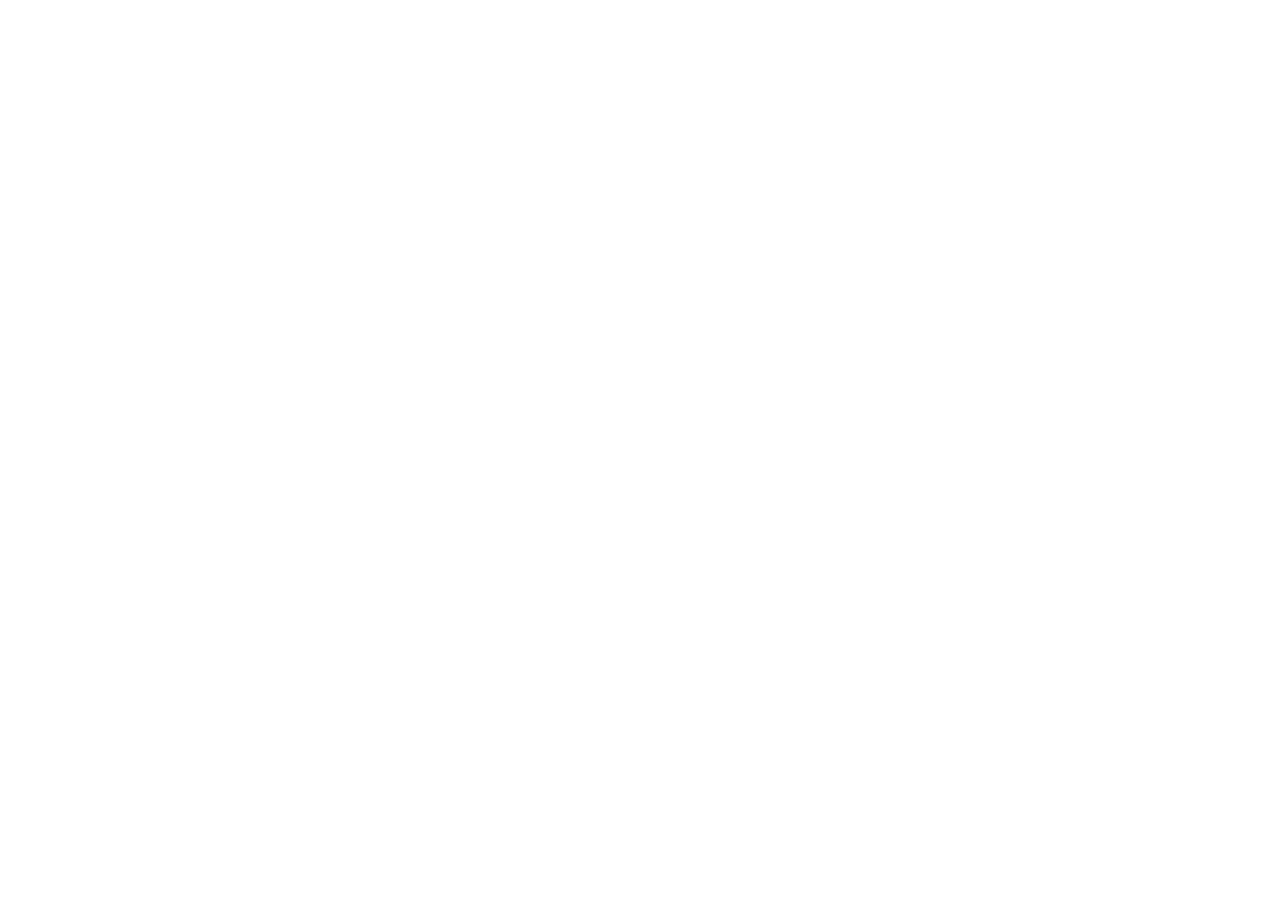
==== index.html @ 7619c3e4 "Update index.html" ====
<!DOCTYPE html>
<html>

<head>
	<meta charset="utf-8">
	<meta name="viewport" content="initial-scale=1, maximum-scale=1, user-scalable=no, width=device-width">
	<title>600 câu hỏi thi sát hạch lái xe</title>
	<link rel="stylesheet" href="css/font-awesome/css/font-awesome.css">
	<link rel="stylesheet" type="text/css" href="css/toastr.css">
	<link rel="stylesheet" type="text/css" href="css/app.css">
	<script>
		if (localStorage.getItem("is_license")) {

		} else {
			localStorage.setItem("is_license", "B2")
		}
	</script>
	<!-- Global site tag (gtag.js) - Google Analytics -->
	<script async src="https://www.googletagmanager.com/gtag/js?id=UA-129782840-4"></script>
	<script>
		window.dataLayer = window.dataLayer || [];
		function gtag() { dataLayer.push(arguments); }
		gtag('js', new Date());

		gtag('config', 'UA-129782840-4');
	</script>

	<link rel="apple-touch-icon" sizes="180x180" href="/apple-touch-icon.png">
	<link rel="icon" type="image/png" sizes="32x32" href="/favicon-32x32.png">
	<link rel="icon" type="image/png" sizes="16x16" href="/favicon-16x16.png">
	<link rel="manifest" href="/site.webmanifest">

</head>

<body ng-app="app-root" style="padding: 20px;">
	<div class="ng-view"></div>
	<script type="text/javascript" src="js/jquery.js"></script>
	<script type="text/javascript" src="js/toastr.js"></script>
	<script type="text/javascript" src="js/angular.js"></script>
	<script type="text/javascript" src="js/angular-route.js"></script>
	<script type="text/javascript" src="js/fastclick.js"></script>
	<script type="text/javascript" src="js/full-questions.js"></script>
	<script type="text/javascript" src="js/full-signs.js"></script>
	<script type="text/javascript" src="js/full-exams.js"></script>
	<script type="text/javascript" src="js/global-const.js"></script>
	<script type="text/javascript" src="js/main.js"></script>

	<script type="text/javascript" src="controllers/routes.js"></script>
	<script type="text/javascript" src="controllers/details.js"></script>
	<script type="text/javascript" src="controllers/home.js"></script>
	<script type="text/javascript" src="controllers/list.js"></script>
	<script type="text/javascript" src="controllers/list-wrong.js"></script>
	<script type="text/javascript" src="controllers/list-danger.js"></script>
	<script type="text/javascript" src="controllers/reset.js"></script>
	<script type="text/javascript" src="controllers/user-guide.js"></script>
	<script type="text/javascript" src="controllers/list-exam.js"></script>
	<script type="text/javascript" src="controllers/list-topic.js"></script>
	<script type="text/javascript" src="controllers/list-sign.js"></script>
	<script type="text/javascript" src="controllers/signs.js"></script>
	<script type="text/javascript" src="controllers/question.js"></script>
	<script type="text/javascript" src="controllers/exam.js"></script>
	<script type="text/javascript" src="controllers/setting.js"></script>
</body>

</html>
---- css/toastr.css ----
/* * Note that this is toastr v2.1.3, the "latest" version in url has no more maintenance, * please go to https://cdnjs.com/libraries/toastr.js and pick a certain version you want to use, * make sure you copy the url from the website since the url may change between versions. * */.toast-title{font-weight:700}.toast-message{-ms-word-wrap:break-word;word-wrap:break-word}.toast-message a,.toast-message label{color:#FFF}.toast-message a:hover{color:#CCC;text-decoration:none}.toast-close-button{position:relative;right:-.3em;top:-.3em;float:right;font-size:20px;font-weight:700;color:#FFF;-webkit-text-shadow:0 1px 0 #fff;text-shadow:0 1px 0 #fff;opacity:.8;-ms-filter:progid:DXImageTransform.Microsoft.Alpha(Opacity=80);filter:alpha(opacity=80);line-height:1}.toast-close-button:focus,.toast-close-button:hover{color:#000;text-decoration:none;cursor:pointer;opacity:.4;-ms-filter:progid:DXImageTransform.Microsoft.Alpha(Opacity=40);filter:alpha(opacity=40)}.rtl .toast-close-button{left:-.3em;float:left;right:.3em}button.toast-close-button{padding:0;cursor:pointer;background:0 0;border:0;-webkit-appearance:none}.toast-top-center{top:0;right:0;width:100%}.toast-bottom-center{bottom:0;right:0;width:100%}.toast-top-full-width{top:0;right:0;width:100%}.toast-bottom-full-width{bottom:0;right:0;width:100%}.toast-top-left{top:12px;left:12px}.toast-top-right{top:12px;right:12px}.toast-bottom-right{right:12px;bottom:12px}.toast-bottom-left{bottom:12px;left:12px}#toast-container{position:fixed;z-index:999999;pointer-events:none}#toast-container *{-moz-box-sizing:border-box;-webkit-box-sizing:border-box;box-sizing:border-box}#toast-container>div{position:relative;pointer-events:auto;overflow:hidden;margin:0 0 6px;padding:15px 15px 15px 50px;width:300px;-moz-border-radius:3px;-webkit-border-radius:3px;border-radius:3px;background-position:15px center;background-repeat:no-repeat;-moz-box-shadow:0 0 12px #999;-webkit-box-shadow:0 0 12px #999;box-shadow:0 0 12px #999;color:#FFF;opacity:.8;-ms-filter:progid:DXImageTransform.Microsoft.Alpha(Opacity=80);filter:alpha(opacity=80)}#toast-container>div.rtl{direction:rtl;padding:15px 50px 15px 15px;background-position:right 15px center}#toast-container>div:hover{-moz-box-shadow:0 0 12px #000;-webkit-box-shadow:0 0 12px #000;box-shadow:0 0 12px #000;opacity:1;-ms-filter:progid:DXImageTransform.Microsoft.Alpha(Opacity=100);filter:alpha(opacity=100);cursor:pointer}#toast-container>.toast-info{background-image:url([data-uri])!important}#toast-container>.toast-error{background-image:url([data-uri])!important}#toast-container>.toast-success{background-image:url([data-uri])!important}#toast-container>.toast-warning{background-image:url([data-uri])!important}#toast-container.toast-bottom-center>div,#toast-container.toast-top-center>div{width:300px;margin-left:auto;margin-right:auto}#toast-container.toast-bottom-full-width>div,#toast-container.toast-top-full-width>div{width:96%;margin-left:auto;margin-right:auto}.toast{background-color:#030303}.toast-success{background-color:#51A351}.toast-error{background-color:#BD362F}.toast-info{background-color:#2F96B4}.toast-warning{background-color:#F89406}.toast-progress{position:absolute;left:0;bottom:0;height:4px;background-color:#000;opacity:.4;-ms-filter:progid:DXImageTransform.Microsoft.Alpha(Opacity=40);filter:alpha(opacity=40)}@media all and (max-width:240px){#toast-container>div{padding:8px 8px 8px 50px;width:11em}#toast-container>div.rtl{padding:8px 50px 8px 8px}#toast-container .toast-close-button{right:-.2em;top:-.2em}#toast-container .rtl .toast-close-button{left:-.2em;right:.2em}}@media all and (min-width:241px) and (max-width:480px){#toast-container>div{padding:8px 8px 8px 50px;width:18em}#toast-container>div.rtl{padding:8px 50px 8px 8px}#toast-container .toast-close-button{right:-.2em;top:-.2em}#toast-container .rtl .toast-close-button{left:-.2em;right:.2em}}@media all and (min-width:481px) and (max-width:768px){#toast-container>div{padding:15px 15px 15px 50px;width:25em}#toast-container>div.rtl{padding:15px 50px 15px 15px}}
---- css/app.css ----
*,
*:before,
*:after {
  -moz-box-sizing: border-box;
  -webkit-box-sizing: border-box;
  box-sizing: border-box;
}
body {
  margin: 0px;
  font-family: "Helvetica Neue", Helvetica, Arial, sans-serif;
  font-size: 18px;
  line-height: 1.42857;
  touch-action: manipulation;
}
input,
button,
textarea,
select {
  font-family: "Helvetica Neue", Helvetica, Arial, sans-serif;
}
a {
  text-decoration: none;
  color: inherit;
}

h1 {
  margin-top: 10px;
}

.btn {
  display: inline-block;
  line-height: 50px;
  padding: 0px 15px;
  border: 1px solid #a0a0a0;
  border-radius: 4px;
}
.btn.btn-danger {
  background-color: #d9534f;
  border-color: #d43f3a;
  color: #fff;
}
img {
  max-width: 100%;
}
.page {
  padding: 10px;
}
.has-menu {
  margin-bottom: 60px;
}
.menu {
  position: fixed;
  z-index: 999;
  left: 0px;
  bottom: 0px;
  width: 100%;
  height: 60px;
  background-color: #0171ec;
  color: #fff;
  display: flex;
  align-items: center;
  justify-content: space-between;
}
.menu .item + .item {
  border-left: 1px solid #909090;
}
.menu .item {
  flex: 1;
  height: 100%;
  display: flex;
  align-items: center;
  justify-content: center;
  cursor: pointer;
  font-size: 30px;
}
.menu .item:active {
  background-color: #909090;
}
.toast-top-center {
  top: 10px;
}
.page-home {
  padding: 0px;
  display: flex;
  align-items: center;
  justify-content: center;
}

.page-home .item {
  display: block;
  align-items: center;
  justify-content: flex-start;
  color: #fff;
  background-color: #337ab7;
  border-radius: 10px;
  height: 150px;
  width: 165px;
  padding: 10px 10px 10px 10px;
  margin: 10px;
  text-align: center;
}

.page-home .item-hint {
  background-color: #2ab7f8
}

.page-home .item-full {
  background-color: #0fa05e
}

.page-home .item-wrong {
  background-color: #dc1354
}

.page-home .item-danger {
  background-color: #ff9400
}

.page-home .item-exam {
  background-color: #af52dd
}

.page-home .item-recent {
  background-color: #0171ec
}

.page-home .item-reset {
  background-color: #505150
}


.page-home .item:active {
  background-color: #286090;
  border-color: #204d74;
}



.page-home .fa-home-page {
  display: inline-block;
  font: normal normal normal 14px/1 FontAwesome;
  font-size: 100px;
  text-rendering: auto;
  -webkit-font-smoothing: antialiased;
  -moz-osx-font-smoothing: grayscale;
}

#list-page #list {
  display: flex;
  flex-wrap: wrap;
  align-content: flex-start;
  align-items: flex-start;
  justify-content: center;
}

#list-page #list a {
  display: inline-block;
  border: 1px solid #a0a0a0;
  line-height: 50px;
  width: 50px;
  text-align: center;
  cursor: pointer;
  margin-top: 5px;
  margin-right: 5px;
}

#list-page #list a:active {
  background-color: #d0d0d0;
}
#list-page #list a.correct {
  background-color: #449d44;
  border-color: #449d44;
  color: #fff;
}

#list-page #list a.danger {
  border-color: #ff9400;
}

#list-page #list a.correctdanger {
  background-color: #449d44;
  border-color: #ff9400;
  color: #fff;
}

#list-page #list a.correct:active {
  background-color: #1f471f;
  border-color: #1f471f;
}
#list-page #list a.wrong {
  background-color: #dc1354;
  border-color: #dc1354;
  color: #fff;
}
#list-page #list a.wrongdanger {
  background-color: #dc1354;
  border-color: #ff9400;
  color: #fff;
}
#list-page #list a.wrong:active {
  background-color: #922420;
  border-color-color: #922420;
}
#details-page #q-details {
  padding: 5px;
  font-size: 16px;
  padding-bottom: 65px;
}
#details-page .answer {
  display: flex;
  flex-wrap: nowrap;
  align-items: center;
  justify-content: flex-start;
  padding: 10px 0px;
  border-bottom: 1px dashed #a0a0a0;
  cursor: pointer;
}
#details-page .answer.correct {
  color: blue;
}
#details-page .answer.wrong {
  color: red;
}
#details-page .answer:first-child {
  border-top: 1px dashed #a0a0a0;
}
#details-page .answer .a-text {
  margin-left: 7px;
}
#details-page .nav {
  position: fixed;
  z-index: 999;
  left: 0px;
  bottom: 0px;
  width: 100%;
  height: 60px;
  background-color: #333;
  color: #fff;
  display: flex;
  align-items: center;
  justify-content: space-between;
}
#details-page .nav .item {
  flex: 1;
  height: 100%;
  display: flex;
  align-items: center;
  justify-content: center;
  cursor: pointer;
  font-size: 30px;
}
#details-page .nav .item:active {
  background-color: #909090;
}
#details-page .nav .item + .item {
  border-left: 1px solid #909090;
}
#reset-page a {
  display: inline-block;
  line-height: 50px;
  width: 100px;
  border: 1px solid #a0a0a0;
  border-radius: 4px;
}
#list-wrong-page {
  padding: 0px;
}
#list-wrong-page #list {
  padding: 5px;
  font-size: 16px;
}
#list-wrong-page #list .item + .item {
  margin-top: 30px;
}
#list-wrong-page .answer {
  display: flex;
  flex-wrap: nowrap;
  align-items: center;
  justify-content: flex-start;
  padding: 10px 0px;
  border-bottom: 1px dashed #a0a0a0;
}
#list-wrong-page .answer.correct {
  color: blue;
}
#list-wrong-page .answer.wrong {
  color: red;
}
#list-wrong-page .answer:first-child {
  border-top: 1px dashed #a0a0a0;
}


#list-danger-page {
  padding: 0px;
}
#list-danger-page #list {
  padding: 5px;
  font-size: 16px;
}
#list-danger-page #list .item + .item {
  margin-top: 30px;
}
#list-danger-page .answer {
  display: flex;
  flex-wrap: nowrap;
  align-items: center;
  justify-content: flex-start;
  padding: 10px 0px;
  border-bottom: 1px dashed #a0a0a0;
}
#list-danger-page .answer.correct {
  color: blue;
}
#list-danger-page .answer.danger {
  color: red;
}
#list-danger-page .answer:first-child {
  border-top: 1px dashed #a0a0a0;
}


#list-exam-page #list {
  display: flex;
  flex-wrap: wrap;
  align-content: flex-start;
  align-items: flex-start;
  justify-content: center;
}

#list-exam-page #list #exam {
  display: inline-block;
  border: 1px solid #a0a0a0;
  height: 150px;
  width: 150px;
  text-align: center;
  cursor: pointer;
  margin-top: 5px;
  margin-right: 5px;
  padding: 10px;
}

#list-exam-page #list a:active {
  background-color: #d0d0d0;
}
#list-exam-page #list a.correct {
  background-color: #449d44;
  border-color: #449d44;
  color: #fff;
}

#list-exam-page #list a.danger {
  border-color: #ff9400;
}

#list-exam-page #list a.correctdanger {
  background-color: #449d44;
  border-color: #ff9400;
  color: #fff;
}

#list-exam-page #list a.correct:active {
  background-color: #1f471f;
  border-color: #1f471f;
}
#list-exam-page #list a.wrong {
  background-color: #dc1354;
  border-color: #dc1354;
  color: #fff;
}
#list-exam-page #list a.wrongdanger {
  background-color: #dc1354;
  border-color: #ff9400;
  color: #fff;
}
#list-exam-page #list a.wrong:active {
  background-color: #922420;
  border-color-color: #922420;
}
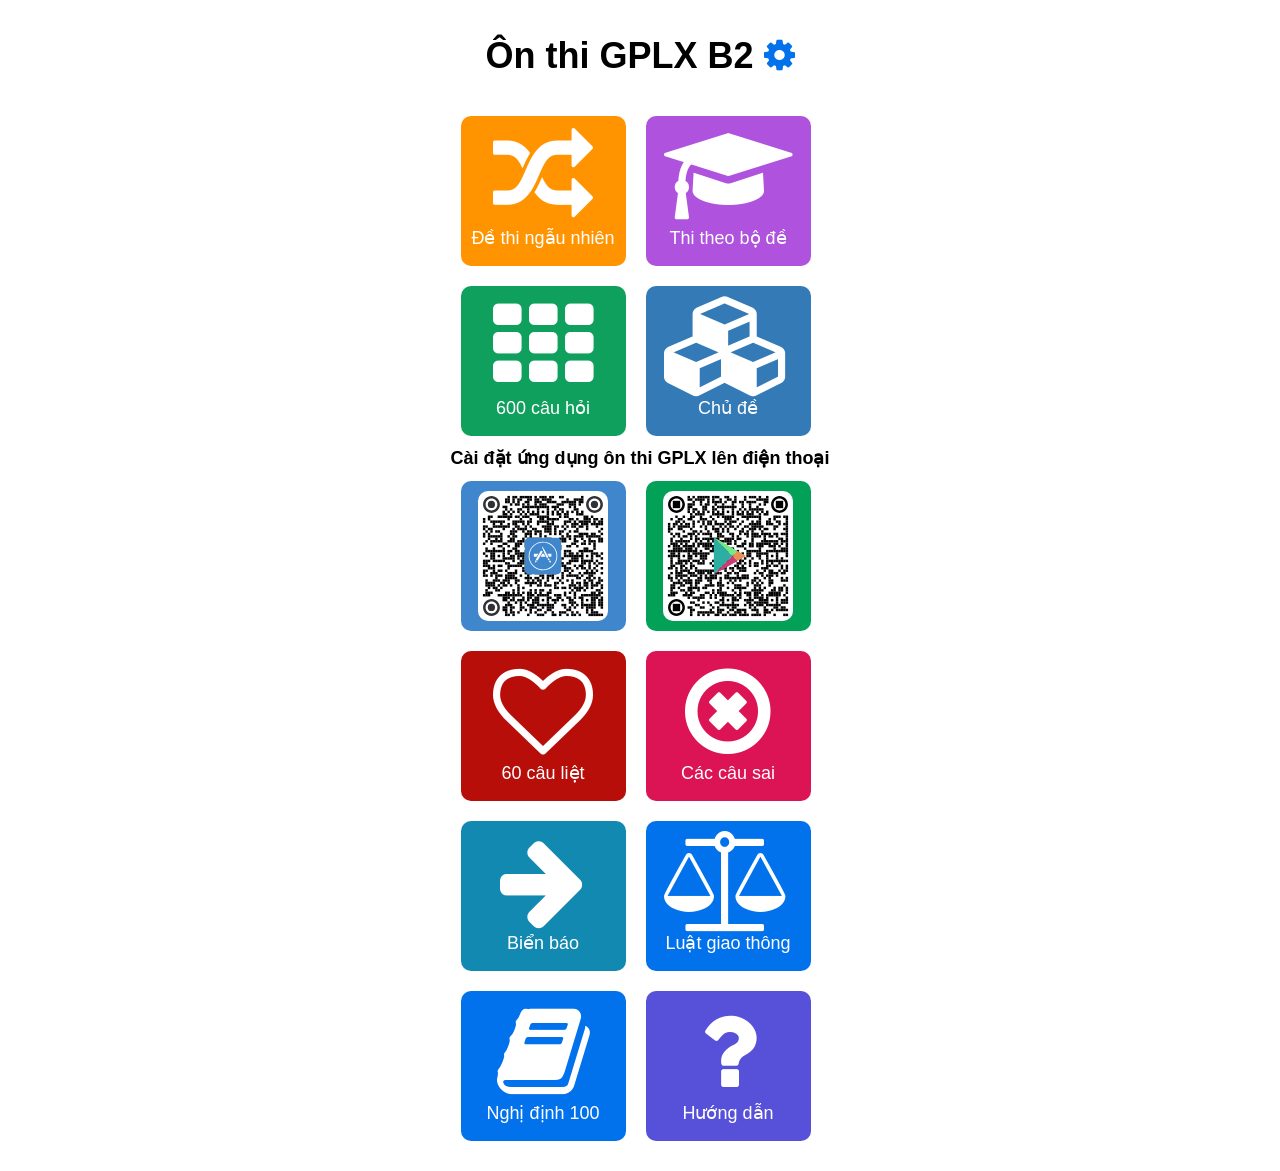
==== commit 750cb355: "touch" ====
--- a/index.html
+++ b/index.html
@@ -2,64 +2,74 @@
 <html>
 
 <head>
-	<meta charset="utf-8">
-	<meta name="viewport" content="initial-scale=1, maximum-scale=1, user-scalable=no, width=device-width">
-	<title>600 câu hỏi thi sát hạch lái xe</title>
-	<link rel="stylesheet" href="css/font-awesome/css/font-awesome.css">
-	<link rel="stylesheet" type="text/css" href="css/toastr.css">
-	<link rel="stylesheet" type="text/css" href="css/app.css">
-	<script>
-		if (localStorage.getItem("is_license")) {
+    <meta charset="utf-8">
+    <meta name="viewport" content="initial-scale=1, maximum-scale=1, user-scalable=no, width=device-width">
+    <title>600 câu hỏi thi sát hạch lái xe</title>
+    <link rel="stylesheet" href="css/font-awesome/css/font-awesome.css">
+    <link rel="stylesheet" type="text/css" href="css/toastr.css">
+    <link rel="stylesheet" type="text/css" href="css/app.css">
+    <script>
+        if (localStorage.getItem("is_license")) {
 
-		} else {
-			localStorage.setItem("is_license", "B2")
-		}
-	</script>
-	<!-- Global site tag (gtag.js) - Google Analytics -->
-	<script async src="https://www.googletagmanager.com/gtag/js?id=UA-129782840-4"></script>
-	<script>
-		window.dataLayer = window.dataLayer || [];
-		function gtag() { dataLayer.push(arguments); }
-		gtag('js', new Date());
+        } else {
+            localStorage.setItem("is_license", "B2")
+        }
+    </script>
+    <!-- Global site tag (gtag.js) - Google Analytics -->
+    <script async src="https://www.googletagmanager.com/gtag/js?id=UA-129782840-4"></script>
+    <script>
+        window.dataLayer = window.dataLayer || [];
 
-		gtag('config', 'UA-129782840-4');
-	</script>
+        function gtag() {
+            dataLayer.push(arguments);
+        }
+        gtag('js', new Date());
 
-	<link rel="apple-touch-icon" sizes="180x180" href="/apple-touch-icon.png">
-	<link rel="icon" type="image/png" sizes="32x32" href="/favicon-32x32.png">
-	<link rel="icon" type="image/png" sizes="16x16" href="/favicon-16x16.png">
-	<link rel="manifest" href="/site.webmanifest">
+        gtag('config', 'UA-129782840-4');
+    </script>
+
+    <link rel="apple-touch-icon" sizes="180x180" href="/apple-touch-icon.png">
+    <link rel="icon" type="image/png" sizes="32x32" href="/favicon-32x32.png">
+    <link rel="icon" type="image/png" sizes="16x16" href="/favicon-16x16.png">
+    <link rel="manifest" href="/site.webmanifest">
 
 </head>
 
 <body ng-app="app-root" style="padding: 20px;">
-	<div class="ng-view"></div>
-	<script type="text/javascript" src="js/jquery.js"></script>
-	<script type="text/javascript" src="js/toastr.js"></script>
-	<script type="text/javascript" src="js/angular.js"></script>
-	<script type="text/javascript" src="js/angular-route.js"></script>
-	<script type="text/javascript" src="js/fastclick.js"></script>
-	<script type="text/javascript" src="js/full-questions.js"></script>
-	<script type="text/javascript" src="js/full-signs.js"></script>
-	<script type="text/javascript" src="js/full-exams.js"></script>
-	<script type="text/javascript" src="js/global-const.js"></script>
-	<script type="text/javascript" src="js/main.js"></script>
+    <div class="ng-view"></div>
+    <script type="text/javascript" src="js/jquery.js"></script>
+    <script type="text/javascript" src="js/toastr.js"></script>
+    <script type="text/javascript" src="js/angular.js"></script>
+    <script type="text/javascript" src="js/angular-route.js"></script>
+    <script type="text/javascript" src="js/angular-touch.js"></script>
+    <script type="text/javascript" src="js/fastclick.js"></script>
+    <script type="text/javascript" src="js/full-questions.js"></script>
+    <script type="text/javascript" src="js/full-signs.js"></script>
+    <script type="text/javascript" src="js/full-exams.js"></script>
+    <script type="text/javascript" src="js/full-laws.js"></script>
+    <script type="text/javascript" src="js/global-const.js"></script>
+    <script type="text/javascript" src="js/main.js"></script>
 
-	<script type="text/javascript" src="controllers/routes.js"></script>
-	<script type="text/javascript" src="controllers/details.js"></script>
-	<script type="text/javascript" src="controllers/home.js"></script>
-	<script type="text/javascript" src="controllers/list.js"></script>
-	<script type="text/javascript" src="controllers/list-wrong.js"></script>
-	<script type="text/javascript" src="controllers/list-danger.js"></script>
-	<script type="text/javascript" src="controllers/reset.js"></script>
-	<script type="text/javascript" src="controllers/user-guide.js"></script>
-	<script type="text/javascript" src="controllers/list-exam.js"></script>
-	<script type="text/javascript" src="controllers/list-topic.js"></script>
-	<script type="text/javascript" src="controllers/list-sign.js"></script>
-	<script type="text/javascript" src="controllers/signs.js"></script>
-	<script type="text/javascript" src="controllers/question.js"></script>
-	<script type="text/javascript" src="controllers/exam.js"></script>
-	<script type="text/javascript" src="controllers/setting.js"></script>
+    <script type="text/javascript" src="controllers/routes.js"></script>
+    <script type="text/javascript" src="controllers/details.js"></script>
+    <script type="text/javascript" src="controllers/home.js"></script>
+    <script type="text/javascript" src="controllers/list.js"></script>
+    <script type="text/javascript" src="controllers/list-wrong.js"></script>
+    <script type="text/javascript" src="controllers/list-danger.js"></script>
+    <script type="text/javascript" src="controllers/reset.js"></script>
+    <script type="text/javascript" src="controllers/user-guide.js"></script>
+    <script type="text/javascript" src="controllers/list-exam.js"></script>
+    <script type="text/javascript" src="controllers/list-topic.js"></script>
+    <script type="text/javascript" src="controllers/list-sign.js"></script>
+    <script type="text/javascript" src="controllers/signs.js"></script>
+    <script type="text/javascript" src="controllers/question.js"></script>
+    <script type="text/javascript" src="controllers/exam.js"></script>
+    <script type="text/javascript" src="controllers/setting.js"></script>
+    <script type="text/javascript" src="controllers/random.js"></script>
+    <script type="text/javascript" src="controllers/list-law.js"></script>
+    <script type="text/javascript" src="controllers/list-violation.js"></script>
+    <script type="text/javascript" src="controllers/violation.js"></script>
+    <script type="text/javascript" src="controllers/nd100.js"></script>
 </body>
 
 </html>
--- a/css/app.css
+++ b/css/app.css
@@ -1,379 +1,436 @@
 *,
 *:before,
 *:after {
-  -moz-box-sizing: border-box;
-  -webkit-box-sizing: border-box;
-  box-sizing: border-box;
-}
+    -moz-box-sizing: border-box;
+    -webkit-box-sizing: border-box;
+    box-sizing: border-box;
+}
+
 body {
-  margin: 0px;
-  font-family: "Helvetica Neue", Helvetica, Arial, sans-serif;
-  font-size: 18px;
-  line-height: 1.42857;
-  touch-action: manipulation;
-}
+    margin: 0px;
+    font-family: "Helvetica Neue", Helvetica, Arial, sans-serif;
+    font-size: 18px;
+    line-height: 1.42857;
+    touch-action: manipulation;
+}
+
 input,
 button,
 textarea,
 select {
-  font-family: "Helvetica Neue", Helvetica, Arial, sans-serif;
-}
+    font-family: "Helvetica Neue", Helvetica, Arial, sans-serif;
+}
+
 a {
-  text-decoration: none;
-  color: inherit;
+    text-decoration: none;
+    color: inherit;
 }
 
 h1 {
-  margin-top: 10px;
+    margin-top: 10px;
+}
+
+h4 {
+    margin-bottom: 0px;
+}
+
+h5 {
+    margin-bottom: 5px;
+    margin-top: 5px;
 }
 
 .btn {
-  display: inline-block;
-  line-height: 50px;
-  padding: 0px 15px;
-  border: 1px solid #a0a0a0;
-  border-radius: 4px;
-}
+    display: inline-block;
+    line-height: 50px;
+    padding: 0px 15px;
+    border: 1px solid #a0a0a0;
+    border-radius: 4px;
+}
+
 .btn.btn-danger {
-  background-color: #d9534f;
-  border-color: #d43f3a;
-  color: #fff;
-}
+    background-color: #d9534f;
+    border-color: #d43f3a;
+    color: #fff;
+}
+
 img {
-  max-width: 100%;
-}
+    max-width: 100%;
+}
+
 .page {
-  padding: 10px;
-}
+    padding: 10px;
+}
+
 .has-menu {
-  margin-bottom: 60px;
-}
+    margin-bottom: 60px;
+}
+
 .menu {
-  position: fixed;
-  z-index: 999;
-  left: 0px;
-  bottom: 0px;
-  width: 100%;
-  height: 60px;
-  background-color: #0171ec;
-  color: #fff;
-  display: flex;
-  align-items: center;
-  justify-content: space-between;
-}
-.menu .item + .item {
-  border-left: 1px solid #909090;
-}
+    position: fixed;
+    z-index: 999;
+    left: 0px;
+    bottom: 0px;
+    width: 100%;
+    height: 60px;
+    background-color: #0171ec;
+    color: #fff;
+    display: flex;
+    align-items: center;
+    justify-content: space-between;
+}
+
+.menu .item+.item {
+    border-left: 1px solid #909090;
+}
+
 .menu .item {
-  flex: 1;
-  height: 100%;
-  display: flex;
-  align-items: center;
-  justify-content: center;
-  cursor: pointer;
-  font-size: 30px;
-}
+    flex: 1;
+    height: 100%;
+    display: flex;
+    align-items: center;
+    justify-content: center;
+    cursor: pointer;
+    font-size: 30px;
+}
+
 .menu .item:active {
-  background-color: #909090;
-}
+    background-color: #909090;
+}
+
 .toast-top-center {
-  top: 10px;
-}
+    top: 10px;
+}
+
 .page-home {
-  padding: 0px;
-  display: flex;
-  align-items: center;
-  justify-content: center;
+    padding: 0px;
+    display: flex;
+    align-items: center;
+    justify-content: center;
 }
 
 .page-home .item {
-  display: block;
-  align-items: center;
-  justify-content: flex-start;
-  color: #fff;
-  background-color: #337ab7;
-  border-radius: 10px;
-  height: 150px;
-  width: 165px;
-  padding: 10px 10px 10px 10px;
-  margin: 10px;
-  text-align: center;
+    display: block;
+    align-items: center;
+    justify-content: flex-start;
+    color: #fff;
+    background-color: #337ab7;
+    border-radius: 10px;
+    height: 150px;
+    width: 165px;
+    padding: 10px 10px 10px 10px;
+    margin: 10px;
+    text-align: center;
 }
 
 .page-home .item-hint {
-  background-color: #2ab7f8
+    background-color: #5750d9
+}
+
+.page-home .item-random {
+    background-color: #ff9400
 }
 
 .page-home .item-full {
-  background-color: #0fa05e
+    background-color: #0fa05e
 }
 
 .page-home .item-wrong {
-  background-color: #dc1354
+    background-color: #dc1354
 }
 
 .page-home .item-danger {
-  background-color: #ff9400
+    background-color: #b80e0a
 }
 
 .page-home .item-exam {
-  background-color: #af52dd
-}
-
-.page-home .item-recent {
-  background-color: #0171ec
+    background-color: #af52dd
+}
+
+.page-home .item-law {
+    background-color: #0171ec
 }
 
 .page-home .item-reset {
-  background-color: #505150
-}
-
+    background-color: #505150
+}
+
+.page-home .item-sign {
+    background-color: #1189b0
+}
 
 .page-home .item:active {
-  background-color: #286090;
-  border-color: #204d74;
-}
-
-
+    background-color: #286090;
+    border-color: #204d74;
+}
 
 .page-home .fa-home-page {
-  display: inline-block;
-  font: normal normal normal 14px/1 FontAwesome;
-  font-size: 100px;
-  text-rendering: auto;
-  -webkit-font-smoothing: antialiased;
-  -moz-osx-font-smoothing: grayscale;
+    display: inline-block;
+    font: normal normal normal 14px/1 FontAwesome;
+    font-size: 100px;
+    text-rendering: auto;
+    -webkit-font-smoothing: antialiased;
+    -moz-osx-font-smoothing: grayscale;
 }
 
 #list-page #list {
-  display: flex;
-  flex-wrap: wrap;
-  align-content: flex-start;
-  align-items: flex-start;
-  justify-content: center;
+    display: flex;
+    flex-wrap: wrap;
+    align-content: flex-start;
+    align-items: flex-start;
+    justify-content: center;
 }
 
 #list-page #list a {
-  display: inline-block;
-  border: 1px solid #a0a0a0;
-  line-height: 50px;
-  width: 50px;
-  text-align: center;
-  cursor: pointer;
-  margin-top: 5px;
-  margin-right: 5px;
+    display: inline-block;
+    border: 1px solid #a0a0a0;
+    line-height: 50px;
+    width: 50px;
+    text-align: center;
+    cursor: pointer;
+    margin-top: 5px;
+    margin-right: 5px;
 }
 
 #list-page #list a:active {
-  background-color: #d0d0d0;
-}
+    background-color: #d0d0d0;
+}
+
 #list-page #list a.correct {
-  background-color: #449d44;
-  border-color: #449d44;
-  color: #fff;
+    background-color: #449d44;
+    border-color: #449d44;
+    color: #fff;
 }
 
 #list-page #list a.danger {
-  border-color: #ff9400;
+    border-color: #ff9400;
 }
 
 #list-page #list a.correctdanger {
-  background-color: #449d44;
-  border-color: #ff9400;
-  color: #fff;
+    background-color: #449d44;
+    border-color: #ff9400;
+    color: #fff;
 }
 
 #list-page #list a.correct:active {
-  background-color: #1f471f;
-  border-color: #1f471f;
-}
+    background-color: #1f471f;
+    border-color: #1f471f;
+}
+
 #list-page #list a.wrong {
-  background-color: #dc1354;
-  border-color: #dc1354;
-  color: #fff;
-}
+    background-color: #dc1354;
+    border-color: #dc1354;
+    color: #fff;
+}
+
 #list-page #list a.wrongdanger {
-  background-color: #dc1354;
-  border-color: #ff9400;
-  color: #fff;
-}
+    background-color: #dc1354;
+    border-color: #ff9400;
+    color: #fff;
+}
+
 #list-page #list a.wrong:active {
-  background-color: #922420;
-  border-color-color: #922420;
-}
+    background-color: #922420;
+    border-color: #922420;
+}
+
 #details-page #q-details {
-  padding: 5px;
-  font-size: 16px;
-  padding-bottom: 65px;
-}
+    padding: 5px;
+    font-size: 16px;
+    padding-bottom: 65px;
+}
+
 #details-page .answer {
-  display: flex;
-  flex-wrap: nowrap;
-  align-items: center;
-  justify-content: flex-start;
-  padding: 10px 0px;
-  border-bottom: 1px dashed #a0a0a0;
-  cursor: pointer;
-}
+    display: flex;
+    flex-wrap: nowrap;
+    align-items: center;
+    justify-content: flex-start;
+    padding: 10px 0px;
+    border-bottom: 1px dashed #a0a0a0;
+    cursor: pointer;
+}
+
 #details-page .answer.correct {
-  color: blue;
-}
+    color: blue;
+}
+
 #details-page .answer.wrong {
-  color: red;
-}
+    color: red;
+}
+
 #details-page .answer:first-child {
-  border-top: 1px dashed #a0a0a0;
-}
+    border-top: 1px dashed #a0a0a0;
+}
+
 #details-page .answer .a-text {
-  margin-left: 7px;
-}
+    margin-left: 7px;
+}
+
 #details-page .nav {
-  position: fixed;
-  z-index: 999;
-  left: 0px;
-  bottom: 0px;
-  width: 100%;
-  height: 60px;
-  background-color: #333;
-  color: #fff;
-  display: flex;
-  align-items: center;
-  justify-content: space-between;
-}
+    position: fixed;
+    z-index: 999;
+    left: 0px;
+    bottom: 0px;
+    width: 100%;
+    height: 60px;
+    background-color: #333;
+    color: #fff;
+    display: flex;
+    align-items: center;
+    justify-content: space-between;
+}
+
 #details-page .nav .item {
-  flex: 1;
-  height: 100%;
-  display: flex;
-  align-items: center;
-  justify-content: center;
-  cursor: pointer;
-  font-size: 30px;
-}
+    flex: 1;
+    height: 100%;
+    display: flex;
+    align-items: center;
+    justify-content: center;
+    cursor: pointer;
+    font-size: 30px;
+}
+
 #details-page .nav .item:active {
-  background-color: #909090;
-}
-#details-page .nav .item + .item {
-  border-left: 1px solid #909090;
-}
+    background-color: #909090;
+}
+
+#details-page .nav .item+.item {
+    border-left: 1px solid #909090;
+}
+
 #reset-page a {
-  display: inline-block;
-  line-height: 50px;
-  width: 100px;
-  border: 1px solid #a0a0a0;
-  border-radius: 4px;
-}
+    display: inline-block;
+    line-height: 50px;
+    width: 100px;
+    border: 1px solid #a0a0a0;
+    border-radius: 4px;
+}
+
 #list-wrong-page {
-  padding: 0px;
-}
+    padding: 0px;
+}
+
 #list-wrong-page #list {
-  padding: 5px;
-  font-size: 16px;
-}
-#list-wrong-page #list .item + .item {
-  margin-top: 30px;
-}
+    padding: 5px;
+    font-size: 16px;
+}
+
+#list-wrong-page #list .item+.item {
+    margin-top: 30px;
+}
+
 #list-wrong-page .answer {
-  display: flex;
-  flex-wrap: nowrap;
-  align-items: center;
-  justify-content: flex-start;
-  padding: 10px 0px;
-  border-bottom: 1px dashed #a0a0a0;
-}
+    display: flex;
+    flex-wrap: nowrap;
+    align-items: center;
+    justify-content: flex-start;
+    padding: 10px 0px;
+    border-bottom: 1px dashed #a0a0a0;
+}
+
 #list-wrong-page .answer.correct {
-  color: blue;
-}
+    color: blue;
+}
+
 #list-wrong-page .answer.wrong {
-  color: red;
-}
+    color: red;
+}
+
 #list-wrong-page .answer:first-child {
-  border-top: 1px dashed #a0a0a0;
-}
-
+    border-top: 1px dashed #a0a0a0;
+}
 
 #list-danger-page {
-  padding: 0px;
-}
+    padding: 0px;
+}
+
 #list-danger-page #list {
-  padding: 5px;
-  font-size: 16px;
-}
-#list-danger-page #list .item + .item {
-  margin-top: 30px;
-}
+    padding: 5px;
+    font-size: 16px;
+}
+
+#list-danger-page #list .item+.item {
+    margin-top: 30px;
+}
+
 #list-danger-page .answer {
-  display: flex;
-  flex-wrap: nowrap;
-  align-items: center;
-  justify-content: flex-start;
-  padding: 10px 0px;
-  border-bottom: 1px dashed #a0a0a0;
-}
+    display: flex;
+    flex-wrap: nowrap;
+    align-items: center;
+    justify-content: flex-start;
+    padding: 10px 0px;
+    border-bottom: 1px dashed #a0a0a0;
+}
+
 #list-danger-page .answer.correct {
-  color: blue;
-}
+    color: blue;
+}
+
 #list-danger-page .answer.danger {
-  color: red;
-}
+    color: red;
+}
+
 #list-danger-page .answer:first-child {
-  border-top: 1px dashed #a0a0a0;
-}
-
+    border-top: 1px dashed #a0a0a0;
+}
 
 #list-exam-page #list {
-  display: flex;
-  flex-wrap: wrap;
-  align-content: flex-start;
-  align-items: flex-start;
-  justify-content: center;
+    display: flex;
+    flex-wrap: wrap;
+    align-content: flex-start;
+    align-items: flex-start;
+    justify-content: center;
 }
 
 #list-exam-page #list #exam {
-  display: inline-block;
-  border: 1px solid #a0a0a0;
-  height: 150px;
-  width: 150px;
-  text-align: center;
-  cursor: pointer;
-  margin-top: 5px;
-  margin-right: 5px;
-  padding: 10px;
+    display: inline-block;
+    border: 1px solid #a0a0a0;
+    height: 150px;
+    width: 150px;
+    text-align: center;
+    cursor: pointer;
+    margin-top: 5px;
+    margin-right: 5px;
+    padding: 10px;
 }
 
 #list-exam-page #list a:active {
-  background-color: #d0d0d0;
-}
+    background-color: #d0d0d0;
+}
+
 #list-exam-page #list a.correct {
-  background-color: #449d44;
-  border-color: #449d44;
-  color: #fff;
+    background-color: #449d44;
+    border-color: #449d44;
+    color: #fff;
 }
 
 #list-exam-page #list a.danger {
-  border-color: #ff9400;
+    border-color: #ff9400;
 }
 
 #list-exam-page #list a.correctdanger {
-  background-color: #449d44;
-  border-color: #ff9400;
-  color: #fff;
+    background-color: #449d44;
+    border-color: #ff9400;
+    color: #fff;
 }
 
 #list-exam-page #list a.correct:active {
-  background-color: #1f471f;
-  border-color: #1f471f;
-}
+    background-color: #1f471f;
+    border-color: #1f471f;
+}
+
 #list-exam-page #list a.wrong {
-  background-color: #dc1354;
-  border-color: #dc1354;
-  color: #fff;
-}
+    background-color: #dc1354;
+    border-color: #dc1354;
+    color: #fff;
+}
+
 #list-exam-page #list a.wrongdanger {
-  background-color: #dc1354;
-  border-color: #ff9400;
-  color: #fff;
-}
+    background-color: #dc1354;
+    border-color: #ff9400;
+    color: #fff;
+}
+
 #list-exam-page #list a.wrong:active {
-  background-color: #922420;
-  border-color-color: #922420;
+    background-color: #922420;
+    border-color: #922420;
 }
